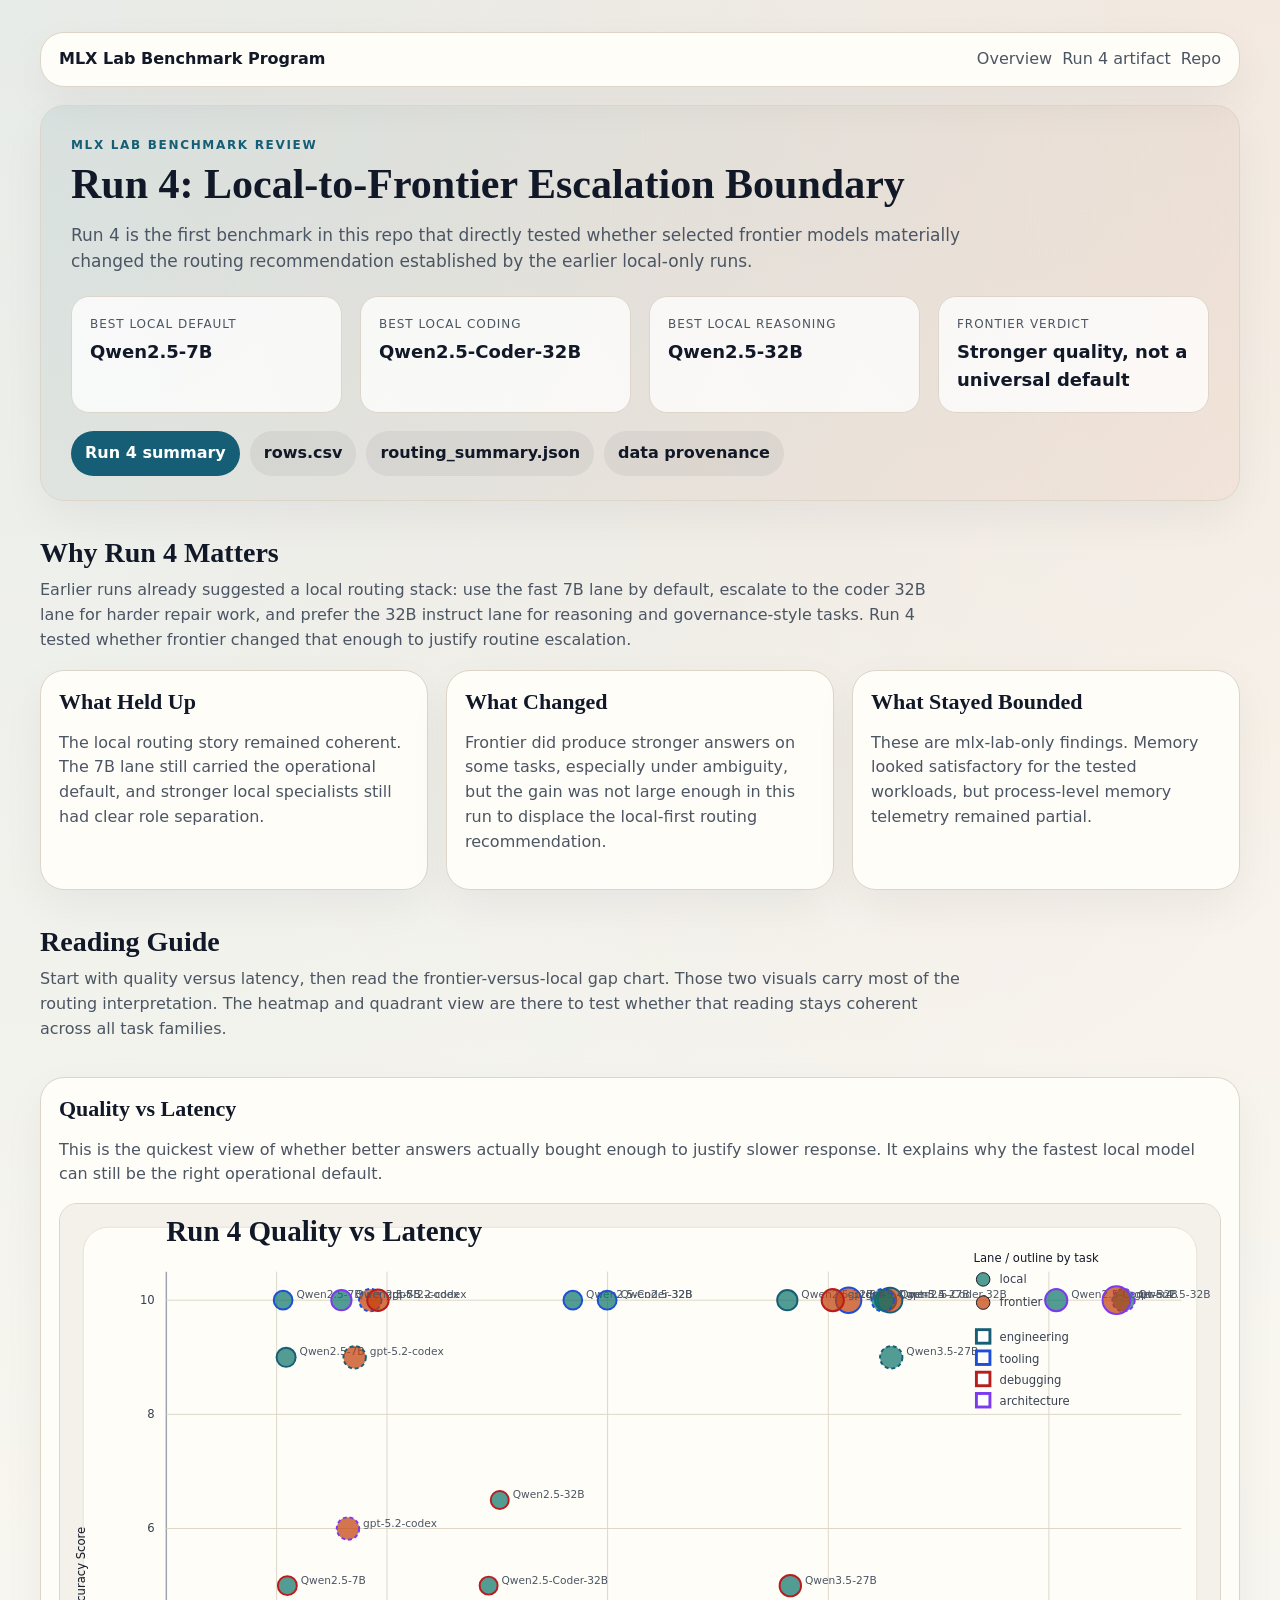
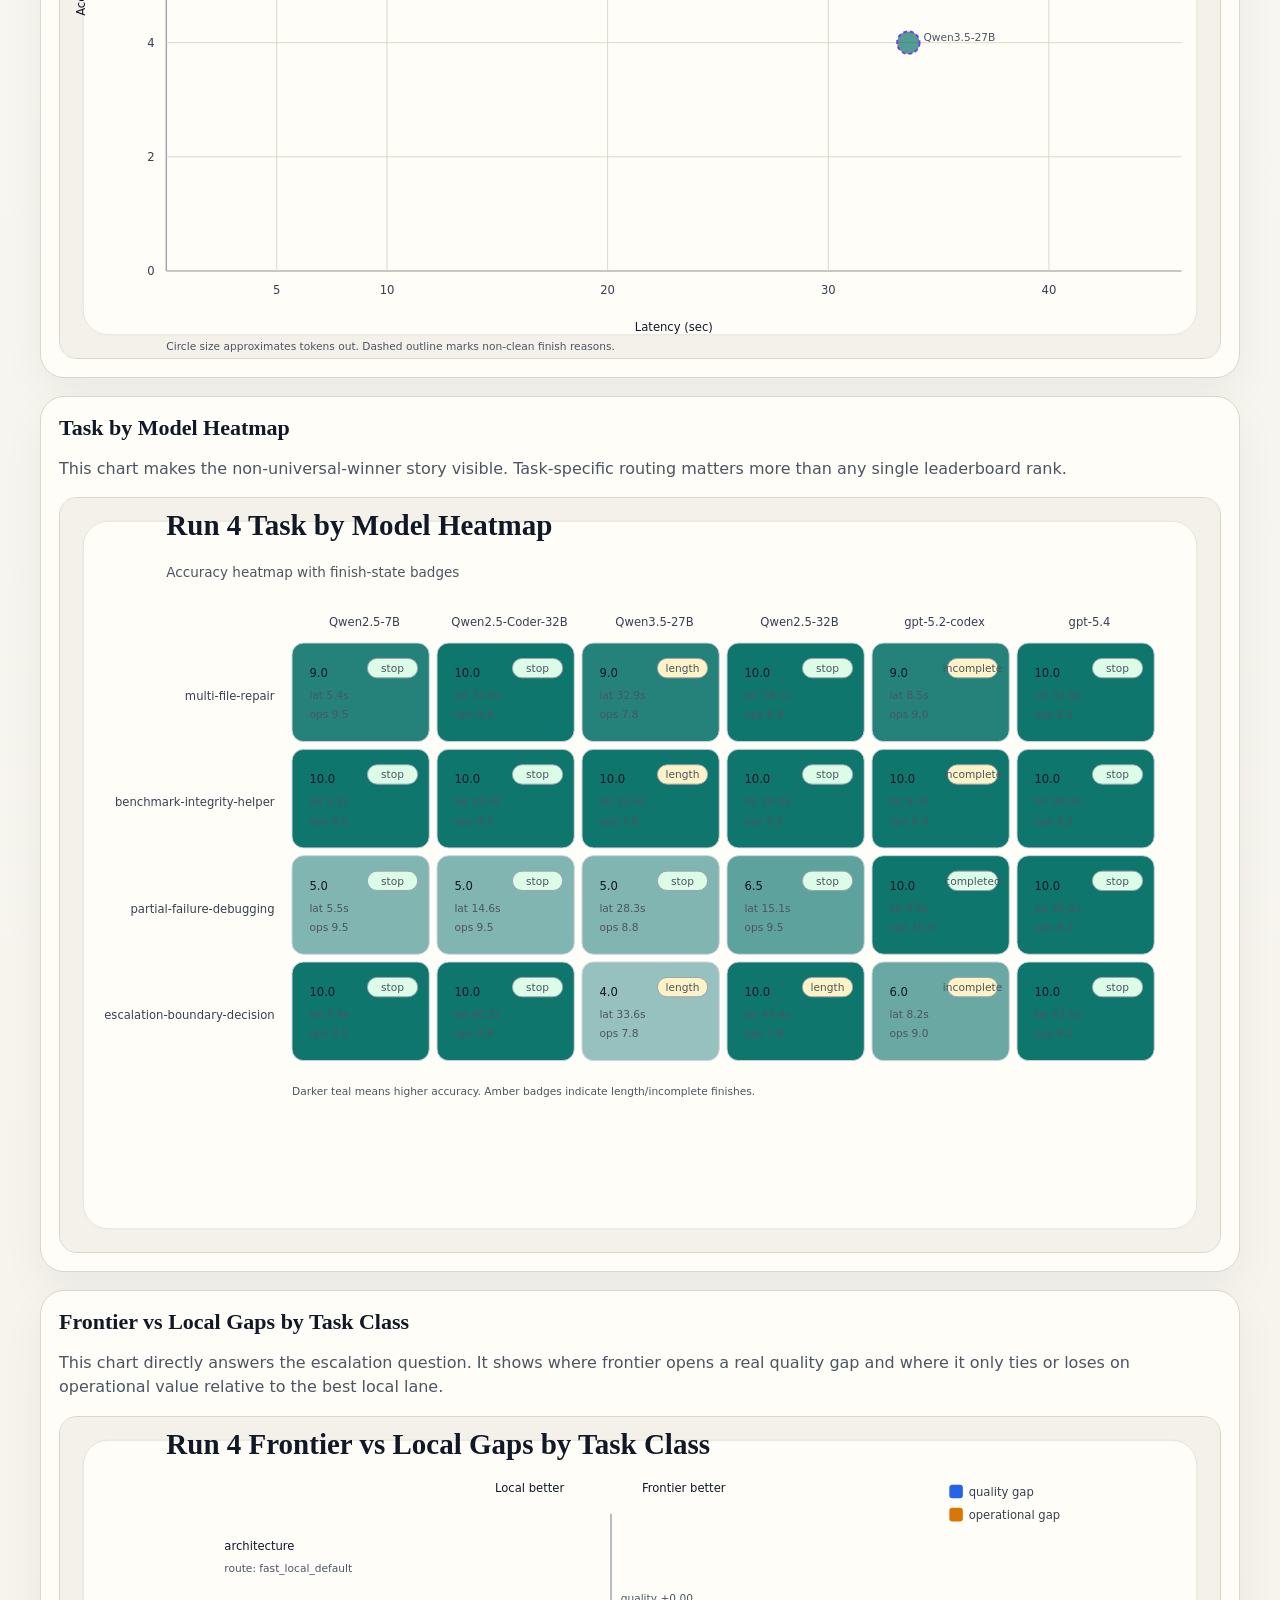
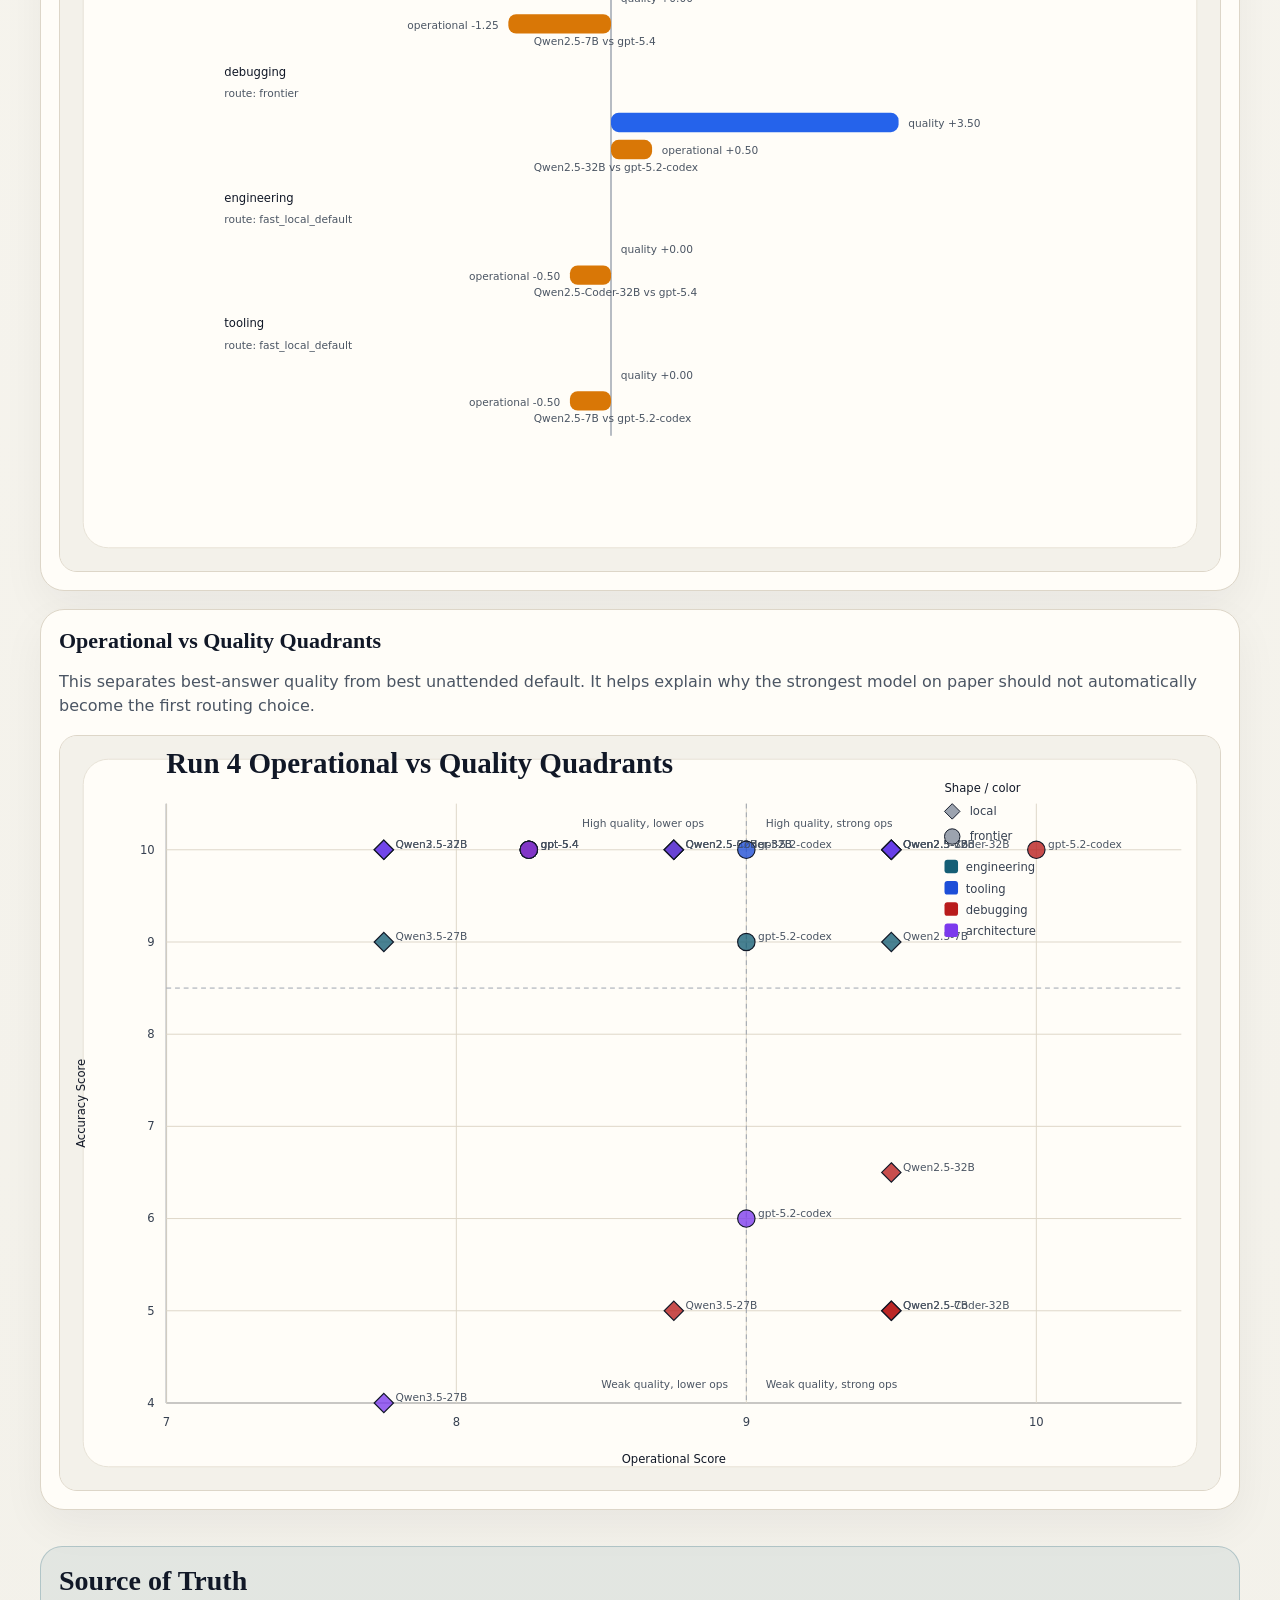
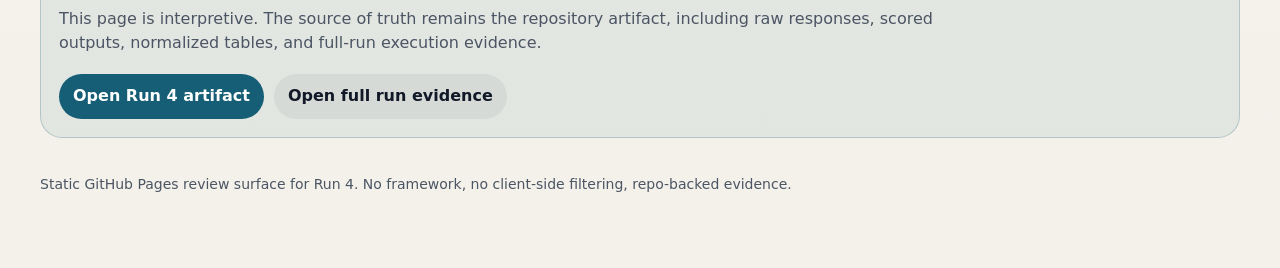
==== docs/run4/index.html @ d5e051db "Add GitHub Pages benchmark narrative surface" ====
<!doctype html>
<html lang="en">
<head>
  <meta charset="utf-8">
  <meta name="viewport" content="width=device-width, initial-scale=1">
  <title>Run 4 Review | MLX Lab Benchmark Program</title>
  <link rel="stylesheet" href="../assets/site.css">
</head>
<body>
  <main class="page">
    <nav class="nav">
      <a class="nav-home" href="../index.html">MLX Lab Benchmark Program</a>
      <div class="nav-links">
        <a href="../index.html">Overview</a>
        <a href="https://github.com/kermitv/mlx-lab/tree/master/benchmarks/run4">Run 4 artifact</a>
        <a href="https://github.com/kermitv/mlx-lab">Repo</a>
      </div>
    </nav>

    <section class="hero">
      <p class="eyebrow">MLX Lab Benchmark Review</p>
      <h1>Run 4: Local-to-Frontier Escalation Boundary</h1>
      <p class="lede">
        Run 4 is the first benchmark in this repo that directly tested whether selected frontier models materially changed the routing recommendation established by the earlier local-only runs.
      </p>
      <div class="meta-grid">
        <div class="pill">
          <p class="pill-label">Best Local Default</p>
          <p class="pill-value">Qwen2.5-7B</p>
        </div>
        <div class="pill">
          <p class="pill-label">Best Local Coding</p>
          <p class="pill-value">Qwen2.5-Coder-32B</p>
        </div>
        <div class="pill">
          <p class="pill-label">Best Local Reasoning</p>
          <p class="pill-value">Qwen2.5-32B</p>
        </div>
        <div class="pill">
          <p class="pill-label">Frontier Verdict</p>
          <p class="pill-value">Stronger quality, not a universal default</p>
        </div>
      </div>
      <div class="button-row">
        <a class="button button-primary" href="https://github.com/kermitv/mlx-lab/blob/master/benchmarks/run4/summary.md">Run 4 summary</a>
        <a class="button button-secondary" href="https://github.com/kermitv/mlx-lab/blob/master/benchmarks/run4/data/rows.csv">rows.csv</a>
        <a class="button button-secondary" href="https://github.com/kermitv/mlx-lab/blob/master/benchmarks/run4/data/routing_summary.json">routing_summary.json</a>
        <a class="button button-secondary" href="https://github.com/kermitv/mlx-lab/blob/master/benchmarks/run4/data/README.md">data provenance</a>
      </div>
    </section>

    <section class="section">
      <h2>Why Run 4 Matters</h2>
      <p class="section-copy">
        Earlier runs already suggested a local routing stack: use the fast 7B lane by default, escalate to the coder 32B lane for harder repair work, and prefer the 32B instruct lane for reasoning and governance-style tasks. Run 4 tested whether frontier changed that enough to justify routine escalation.
      </p>
      <div class="insights">
        <article class="card">
          <h3>What Held Up</h3>
          <p>The local routing story remained coherent. The 7B lane still carried the operational default, and stronger local specialists still had clear role separation.</p>
        </article>
        <article class="card">
          <h3>What Changed</h3>
          <p>Frontier did produce stronger answers on some tasks, especially under ambiguity, but the gain was not large enough in this run to displace the local-first routing recommendation.</p>
        </article>
        <article class="card">
          <h3>What Stayed Bounded</h3>
          <p>These are mlx-lab-only findings. Memory looked satisfactory for the tested workloads, but process-level memory telemetry remained partial.</p>
        </article>
      </div>
    </section>

    <section class="section">
      <h2>Reading Guide</h2>
      <p class="section-copy">
        Start with quality versus latency, then read the frontier-versus-local gap chart. Those two visuals carry most of the routing interpretation. The heatmap and quadrant view are there to test whether that reading stays coherent across all task families.
      </p>
    </section>

    <section class="chart-grid section">
      <article class="card chart-card">
        <h3>Quality vs Latency</h3>
        <p>This is the quickest view of whether better answers actually bought enough to justify slower response. It explains why the fastest local model can still be the right operational default.</p>
        <div class="frame">
          <img src="../assets/run4/quality_vs_latency.svg" alt="Run 4 quality versus latency chart">
        </div>
      </article>

      <article class="card chart-card">
        <h3>Task by Model Heatmap</h3>
        <p>This chart makes the non-universal-winner story visible. Task-specific routing matters more than any single leaderboard rank.</p>
        <div class="frame">
          <img src="../assets/run4/task_model_heatmap.svg" alt="Run 4 task by model heatmap">
        </div>
      </article>

      <article class="card chart-card">
        <h3>Frontier vs Local Gaps by Task Class</h3>
        <p>This chart directly answers the escalation question. It shows where frontier opens a real quality gap and where it only ties or loses on operational value relative to the best local lane.</p>
        <div class="frame">
          <img src="../assets/run4/frontier_vs_local_gap.svg" alt="Run 4 frontier versus local gap chart">
        </div>
      </article>

      <article class="card chart-card">
        <h3>Operational vs Quality Quadrants</h3>
        <p>This separates best-answer quality from best unattended default. It helps explain why the strongest model on paper should not automatically become the first routing choice.</p>
        <div class="frame">
          <img src="../assets/run4/operational_vs_quality.svg" alt="Run 4 operational versus quality chart">
        </div>
      </article>
    </section>

    <section class="section">
      <div class="callout">
        <h2>Source of Truth</h2>
        <p class="section-copy">
          This page is interpretive. The source of truth remains the repository artifact, including raw responses, scored outputs, normalized tables, and full-run execution evidence.
        </p>
        <div class="button-row">
          <a class="button button-primary" href="https://github.com/kermitv/mlx-lab/tree/master/benchmarks/run4">Open Run 4 artifact</a>
          <a class="button button-secondary" href="https://github.com/kermitv/mlx-lab/tree/master/benchmark-runs/run-20260329-run4-frontier-boundary">Open full run evidence</a>
        </div>
      </div>
    </section>

    <footer>
      Static GitHub Pages review surface for Run 4. No framework, no client-side filtering, repo-backed evidence.
    </footer>
  </main>
</body>
</html>
---- docs/assets/site.css ----
:root {
  --bg: #f3f1ea;
  --panel: #fffdf8;
  --panel-strong: #fffaf0;
  --ink: #111827;
  --muted: #4b5563;
  --line: #ddd6c8;
  --accent: #155e75;
  --accent-2: #c2410c;
  --shadow: 0 16px 44px rgba(17, 24, 39, 0.05);
}

* {
  box-sizing: border-box;
}

html {
  scroll-behavior: smooth;
}

body {
  margin: 0;
  color: var(--ink);
  font-family: ui-sans-serif, system-ui, -apple-system, BlinkMacSystemFont, "Segoe UI", sans-serif;
  line-height: 1.55;
  background:
    radial-gradient(circle at top left, rgba(21, 94, 117, 0.08), transparent 30%),
    radial-gradient(circle at top right, rgba(194, 65, 12, 0.07), transparent 26%),
    linear-gradient(180deg, #faf8f2 0%, var(--bg) 100%);
}

a {
  color: var(--accent);
}

.page {
  max-width: 1240px;
  margin: 0 auto;
  padding: 32px 20px 72px;
}

.hero,
.card,
.chart-card,
.nav {
  background: var(--panel);
  border: 1px solid var(--line);
  border-radius: 24px;
  box-shadow: var(--shadow);
}

.nav {
  display: flex;
  align-items: center;
  justify-content: space-between;
  gap: 16px;
  padding: 14px 18px;
  margin-bottom: 18px;
}

.nav-home {
  font-weight: 700;
  text-decoration: none;
  color: var(--ink);
}

.nav-links {
  display: flex;
  flex-wrap: wrap;
  gap: 10px;
}

.nav-links a {
  text-decoration: none;
  color: var(--muted);
}

.hero {
  padding: 30px 30px 24px;
  background: linear-gradient(135deg, rgba(21, 94, 117, 0.08), rgba(194, 65, 12, 0.06));
}

.eyebrow {
  margin: 0 0 8px;
  font-size: 12px;
  font-weight: 700;
  letter-spacing: 0.14em;
  text-transform: uppercase;
  color: var(--accent);
}

h1,
h2,
h3 {
  margin: 0;
  font-family: Georgia, "Times New Roman", serif;
}

h1 {
  font-size: 42px;
  line-height: 1.08;
}

h2 {
  font-size: 28px;
  line-height: 1.12;
}

h3 {
  font-size: 22px;
  line-height: 1.15;
}

.lede,
.section-copy,
.card p,
.chart-card p,
.small,
footer {
  color: var(--muted);
}

.lede {
  max-width: 930px;
  margin: 14px 0 0;
  font-size: 17px;
}

.hero-links,
.button-row {
  display: flex;
  flex-wrap: wrap;
  gap: 10px;
  margin-top: 18px;
}

.button {
  display: inline-block;
  text-decoration: none;
  border-radius: 999px;
  padding: 10px 14px;
  font-weight: 600;
}

.button-primary {
  color: white;
  background: var(--accent);
}

.button-secondary {
  color: var(--ink);
  background: rgba(17, 24, 39, 0.06);
}

.meta-grid,
.story-grid,
.insights,
.run-grid,
.chart-grid {
  display: grid;
  gap: 18px;
}

.meta-grid {
  grid-template-columns: repeat(auto-fit, minmax(180px, 1fr));
  margin-top: 22px;
}

.story-grid,
.run-grid {
  grid-template-columns: repeat(auto-fit, minmax(240px, 1fr));
}

.insights {
  grid-template-columns: repeat(auto-fit, minmax(220px, 1fr));
}

.pill,
.card,
.chart-card {
  padding: 18px;
}

.pill {
  border-radius: 18px;
  border: 1px solid var(--line);
  background: rgba(255, 255, 255, 0.78);
}

.pill-label {
  margin: 0 0 4px;
  font-size: 12px;
  letter-spacing: 0.08em;
  text-transform: uppercase;
  color: var(--muted);
}

.pill-value {
  margin: 0;
  font-weight: 700;
  font-size: 18px;
}

.section {
  margin-top: 36px;
}

.section-copy {
  max-width: 920px;
  margin: 10px 0 18px;
}

.card {
  background: var(--panel);
}

.card h3,
.chart-card h3 {
  margin-bottom: 8px;
}

.card ul {
  margin: 12px 0 0;
  padding-left: 18px;
  color: var(--muted);
}

.run-card {
  background: linear-gradient(180deg, rgba(255, 255, 255, 0.9), rgba(255, 250, 240, 0.95));
}

.featured {
  border-color: rgba(21, 94, 117, 0.28);
  background: linear-gradient(180deg, rgba(21, 94, 117, 0.08), rgba(255, 253, 248, 0.98));
}

.frame {
  border: 1px solid var(--line);
  border-radius: 18px;
  overflow: hidden;
  background: #f8f5ee;
}

.frame img {
  display: block;
  width: 100%;
  height: auto;
}

.callout {
  padding: 18px;
  border-radius: 22px;
  border: 1px solid rgba(21, 94, 117, 0.24);
  background: rgba(21, 94, 117, 0.07);
}

.repo-link {
  font-family: ui-monospace, SFMono-Regular, Menlo, monospace;
  font-size: 0.94em;
}

footer {
  margin-top: 36px;
  font-size: 14px;
}

@media (max-width: 900px) {
  .page {
    padding: 20px 14px 48px;
  }

  h1 {
    font-size: 34px;
  }

  .nav {
    flex-direction: column;
    align-items: flex-start;
  }
}
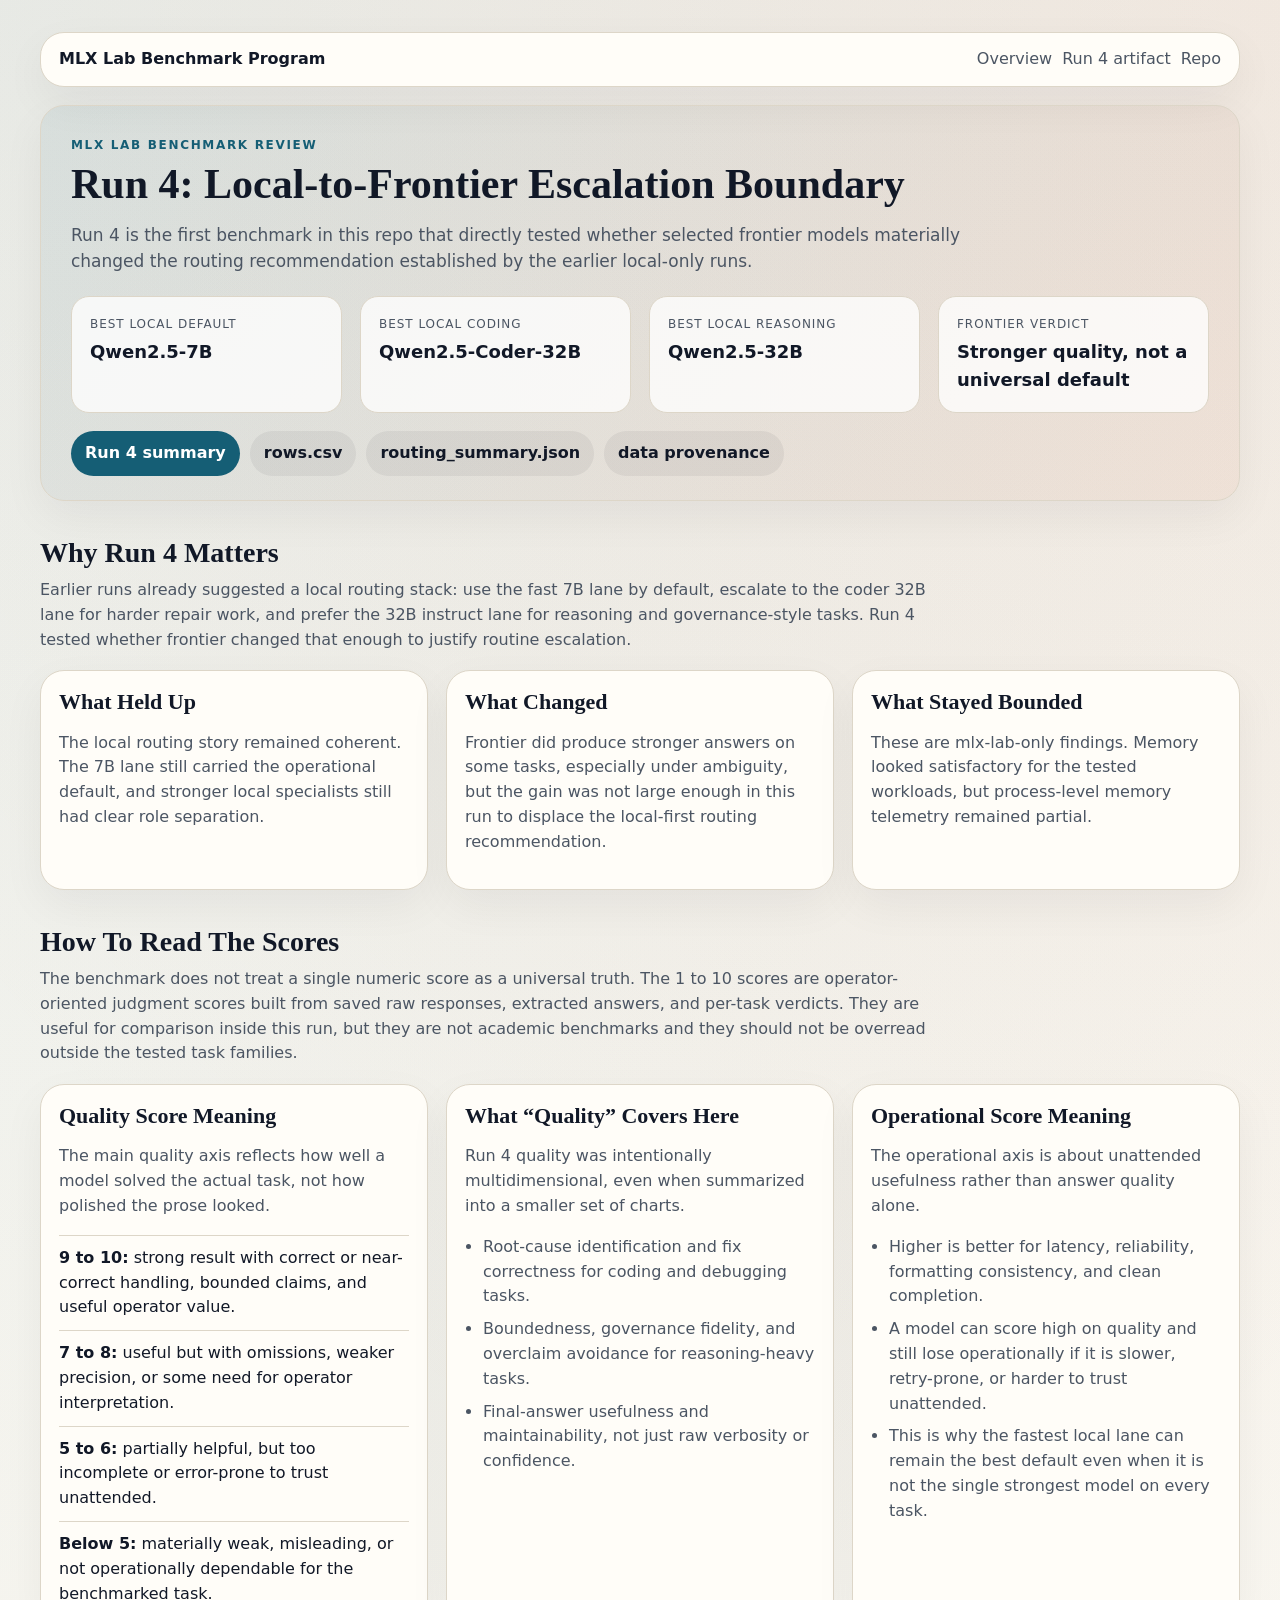
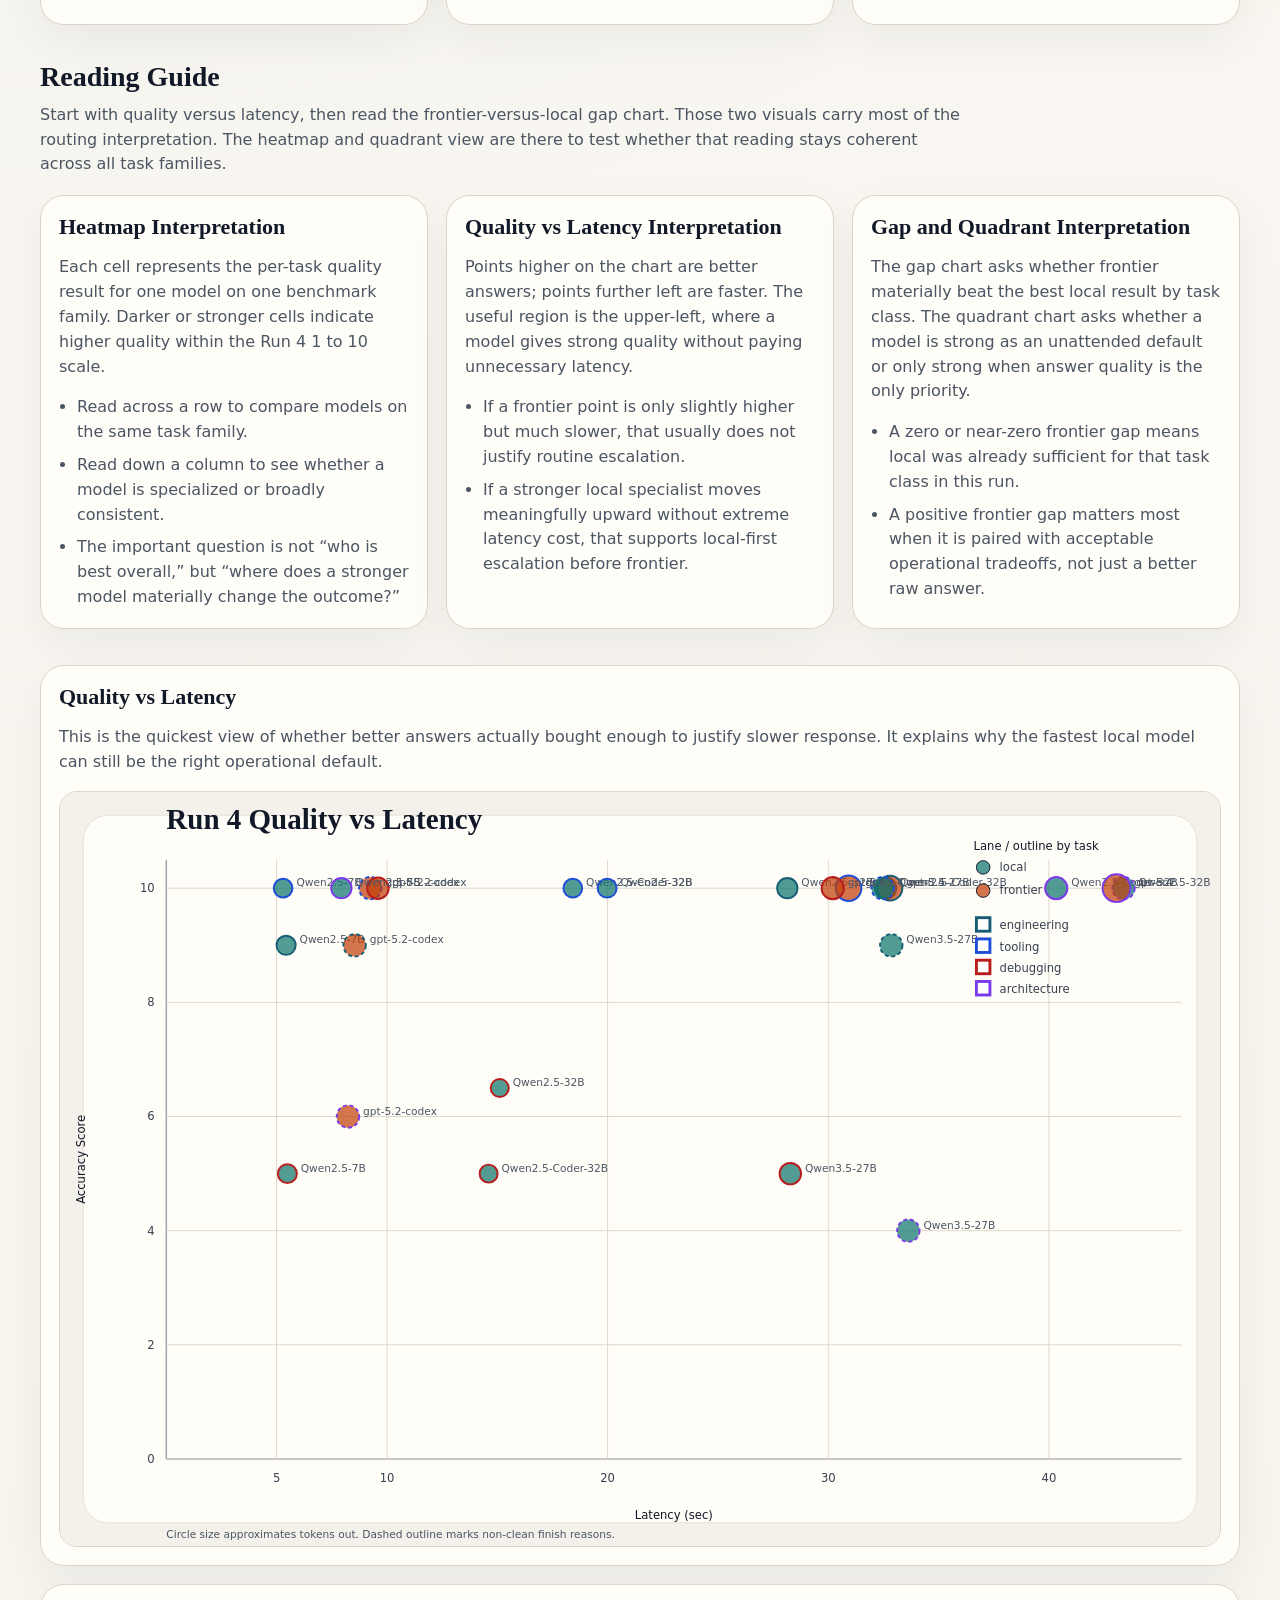
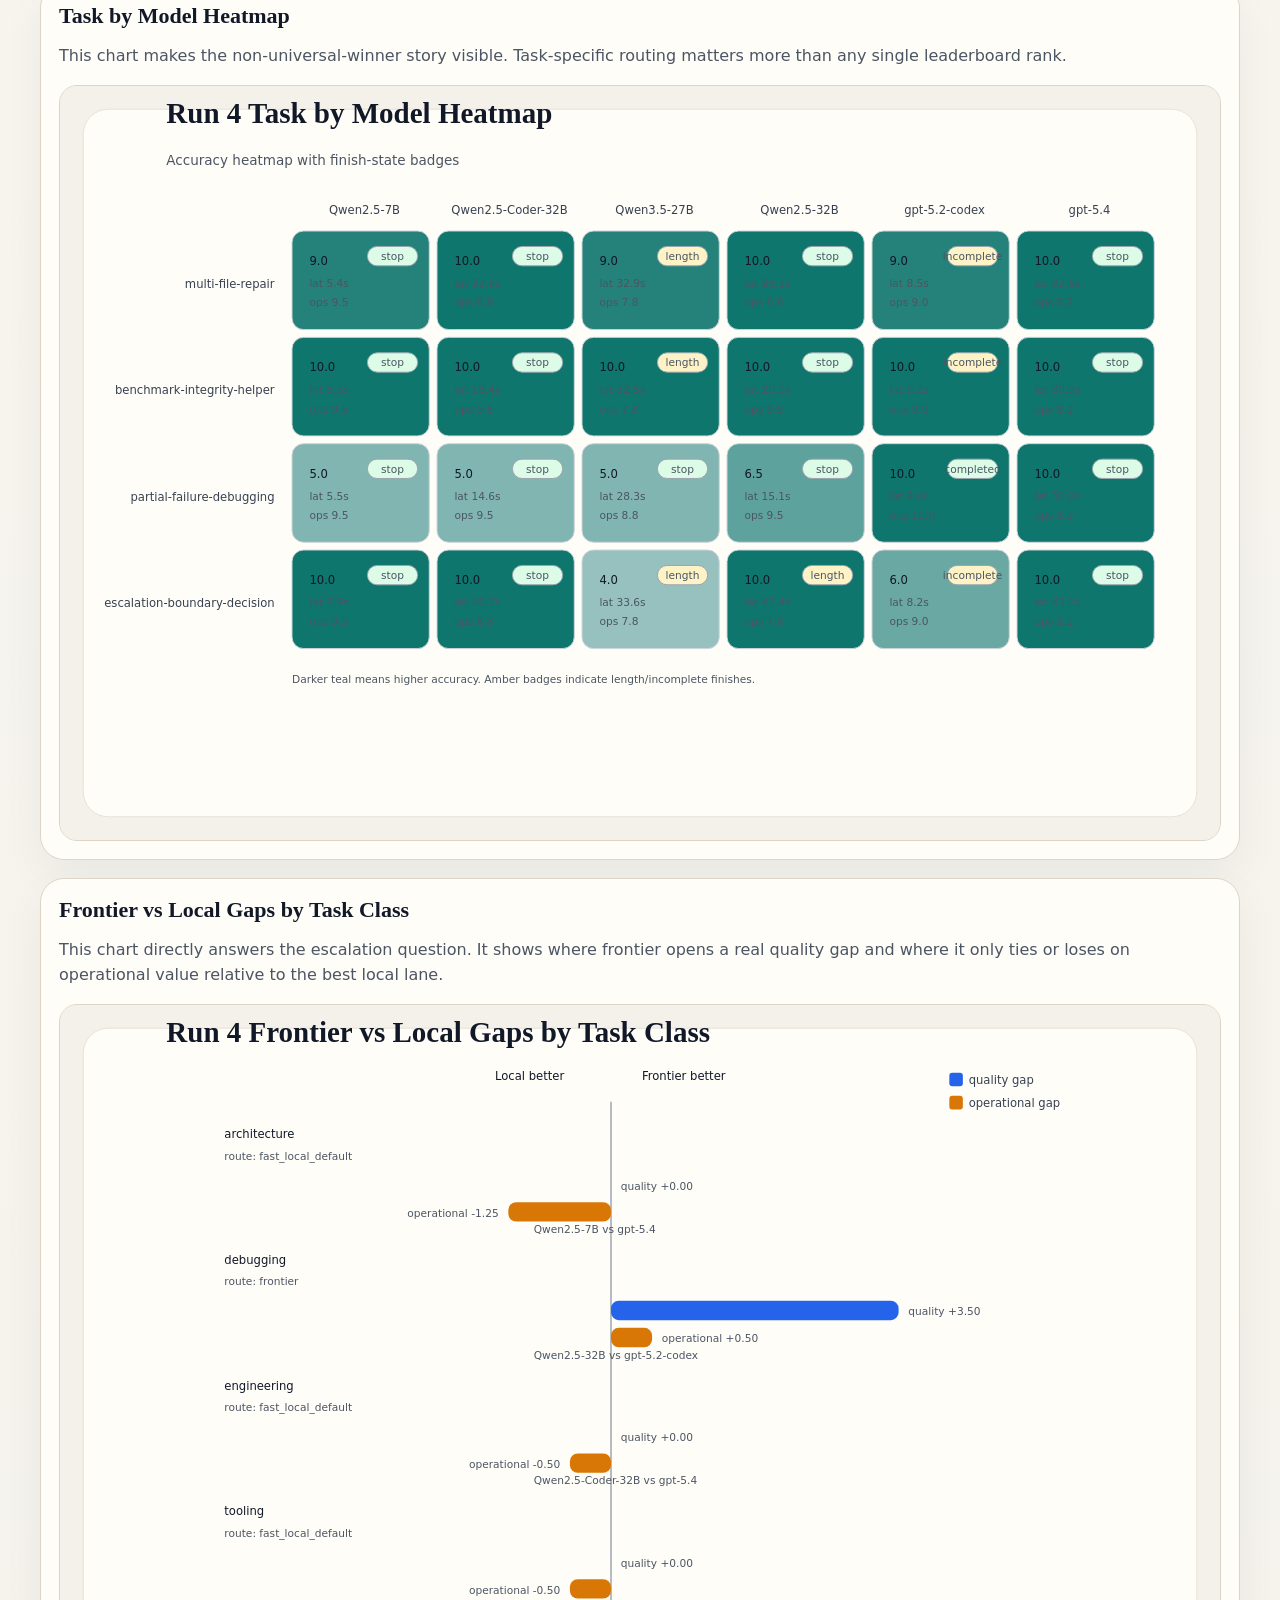
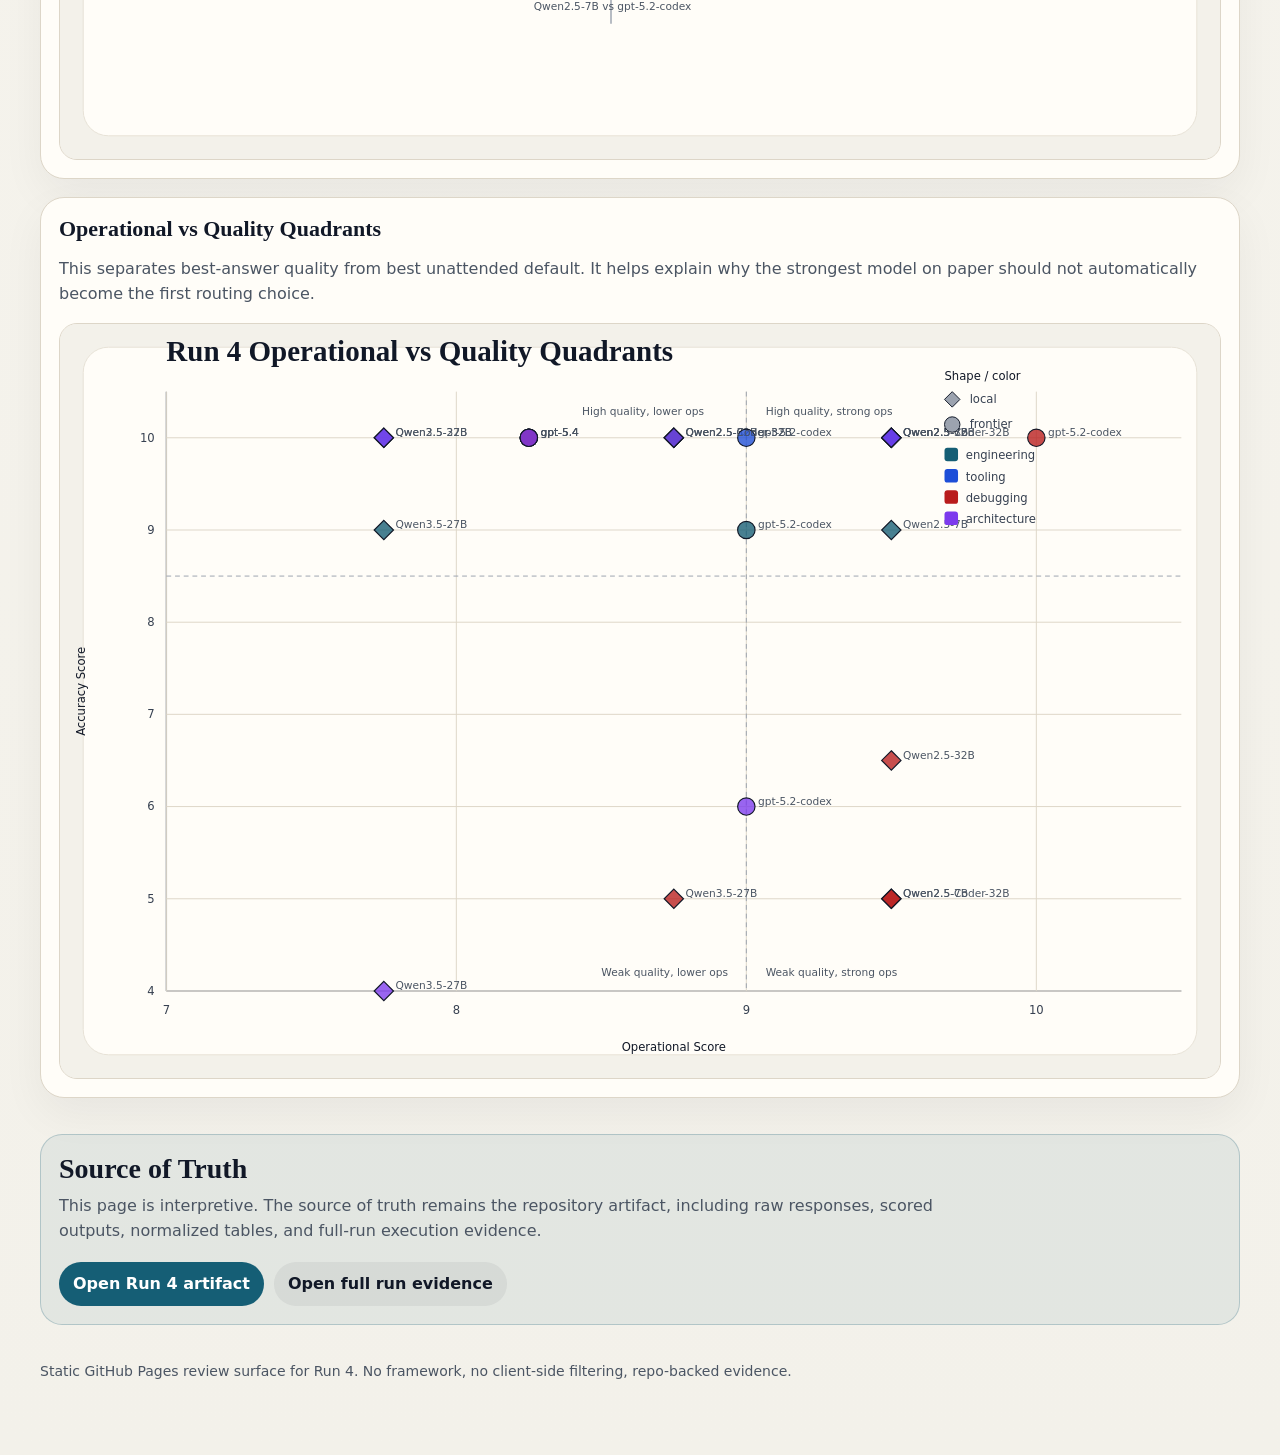
==== commit 2e113dfa: "Add Run 4 scoring and chart interpretation to Pages site" ====
--- a/docs/run4/index.html
+++ b/docs/run4/index.html
@@ -71,10 +71,72 @@
     </section>
 
     <section class="section">
+      <h2>How To Read The Scores</h2>
+      <p class="section-copy">
+        The benchmark does not treat a single numeric score as a universal truth. The 1 to 10 scores are operator-oriented judgment scores built from saved raw responses, extracted answers, and per-task verdicts. They are useful for comparison inside this run, but they are not academic benchmarks and they should not be overread outside the tested task families.
+      </p>
+      <div class="guide-grid">
+        <article class="card">
+          <h3>Quality Score Meaning</h3>
+          <p>The main quality axis reflects how well a model solved the actual task, not how polished the prose looked.</p>
+          <span class="definition"><strong>9 to 10:</strong> strong result with correct or near-correct handling, bounded claims, and useful operator value.</span>
+          <span class="definition"><strong>7 to 8:</strong> useful but with omissions, weaker precision, or some need for operator interpretation.</span>
+          <span class="definition"><strong>5 to 6:</strong> partially helpful, but too incomplete or error-prone to trust unattended.</span>
+          <span class="definition"><strong>Below 5:</strong> materially weak, misleading, or not operationally dependable for the benchmarked task.</span>
+        </article>
+        <article class="card">
+          <h3>What “Quality” Covers Here</h3>
+          <p>Run 4 quality was intentionally multidimensional, even when summarized into a smaller set of charts.</p>
+          <ul>
+            <li>Root-cause identification and fix correctness for coding and debugging tasks.</li>
+            <li>Boundedness, governance fidelity, and overclaim avoidance for reasoning-heavy tasks.</li>
+            <li>Final-answer usefulness and maintainability, not just raw verbosity or confidence.</li>
+          </ul>
+        </article>
+        <article class="card">
+          <h3>Operational Score Meaning</h3>
+          <p>The operational axis is about unattended usefulness rather than answer quality alone.</p>
+          <ul>
+            <li>Higher is better for latency, reliability, formatting consistency, and clean completion.</li>
+            <li>A model can score high on quality and still lose operationally if it is slower, retry-prone, or harder to trust unattended.</li>
+            <li>This is why the fastest local lane can remain the best default even when it is not the single strongest model on every task.</li>
+          </ul>
+        </article>
+      </div>
+    </section>
+
+    <section class="section">
       <h2>Reading Guide</h2>
       <p class="section-copy">
         Start with quality versus latency, then read the frontier-versus-local gap chart. Those two visuals carry most of the routing interpretation. The heatmap and quadrant view are there to test whether that reading stays coherent across all task families.
       </p>
+      <div class="guide-grid">
+        <article class="card">
+          <h3>Heatmap Interpretation</h3>
+          <p>Each cell represents the per-task quality result for one model on one benchmark family. Darker or stronger cells indicate higher quality within the Run 4 1 to 10 scale.</p>
+          <ul>
+            <li>Read across a row to compare models on the same task family.</li>
+            <li>Read down a column to see whether a model is specialized or broadly consistent.</li>
+            <li>The important question is not “who is best overall,” but “where does a stronger model materially change the outcome?”</li>
+          </ul>
+        </article>
+        <article class="card">
+          <h3>Quality vs Latency Interpretation</h3>
+          <p>Points higher on the chart are better answers; points further left are faster. The useful region is the upper-left, where a model gives strong quality without paying unnecessary latency.</p>
+          <ul>
+            <li>If a frontier point is only slightly higher but much slower, that usually does not justify routine escalation.</li>
+            <li>If a stronger local specialist moves meaningfully upward without extreme latency cost, that supports local-first escalation before frontier.</li>
+          </ul>
+        </article>
+        <article class="card">
+          <h3>Gap and Quadrant Interpretation</h3>
+          <p>The gap chart asks whether frontier materially beat the best local result by task class. The quadrant chart asks whether a model is strong as an unattended default or only strong when answer quality is the only priority.</p>
+          <ul>
+            <li>A zero or near-zero frontier gap means local was already sufficient for that task class in this run.</li>
+            <li>A positive frontier gap matters most when it is paired with acceptable operational tradeoffs, not just a better raw answer.</li>
+          </ul>
+        </article>
+      </div>
     </section>
 
     <section class="chart-grid section">
--- a/docs/assets/site.css
+++ b/docs/assets/site.css
@@ -156,7 +156,8 @@
 .story-grid,
 .insights,
 .run-grid,
-.chart-grid {
+.chart-grid,
+.guide-grid {
   display: grid;
   gap: 18px;
 }
@@ -173,6 +174,10 @@
 
 .insights {
   grid-template-columns: repeat(auto-fit, minmax(220px, 1fr));
+}
+
+.guide-grid {
+  grid-template-columns: repeat(auto-fit, minmax(280px, 1fr));
 }
 
 .pill,
@@ -225,6 +230,21 @@
   color: var(--muted);
 }
 
+.card li + li {
+  margin-top: 8px;
+}
+
+.definition {
+  display: block;
+  margin-top: 10px;
+  padding-top: 10px;
+  border-top: 1px solid var(--line);
+}
+
+.definition strong {
+  color: var(--ink);
+}
+
 .run-card {
   background: linear-gradient(180deg, rgba(255, 255, 255, 0.9), rgba(255, 250, 240, 0.95));
 }
